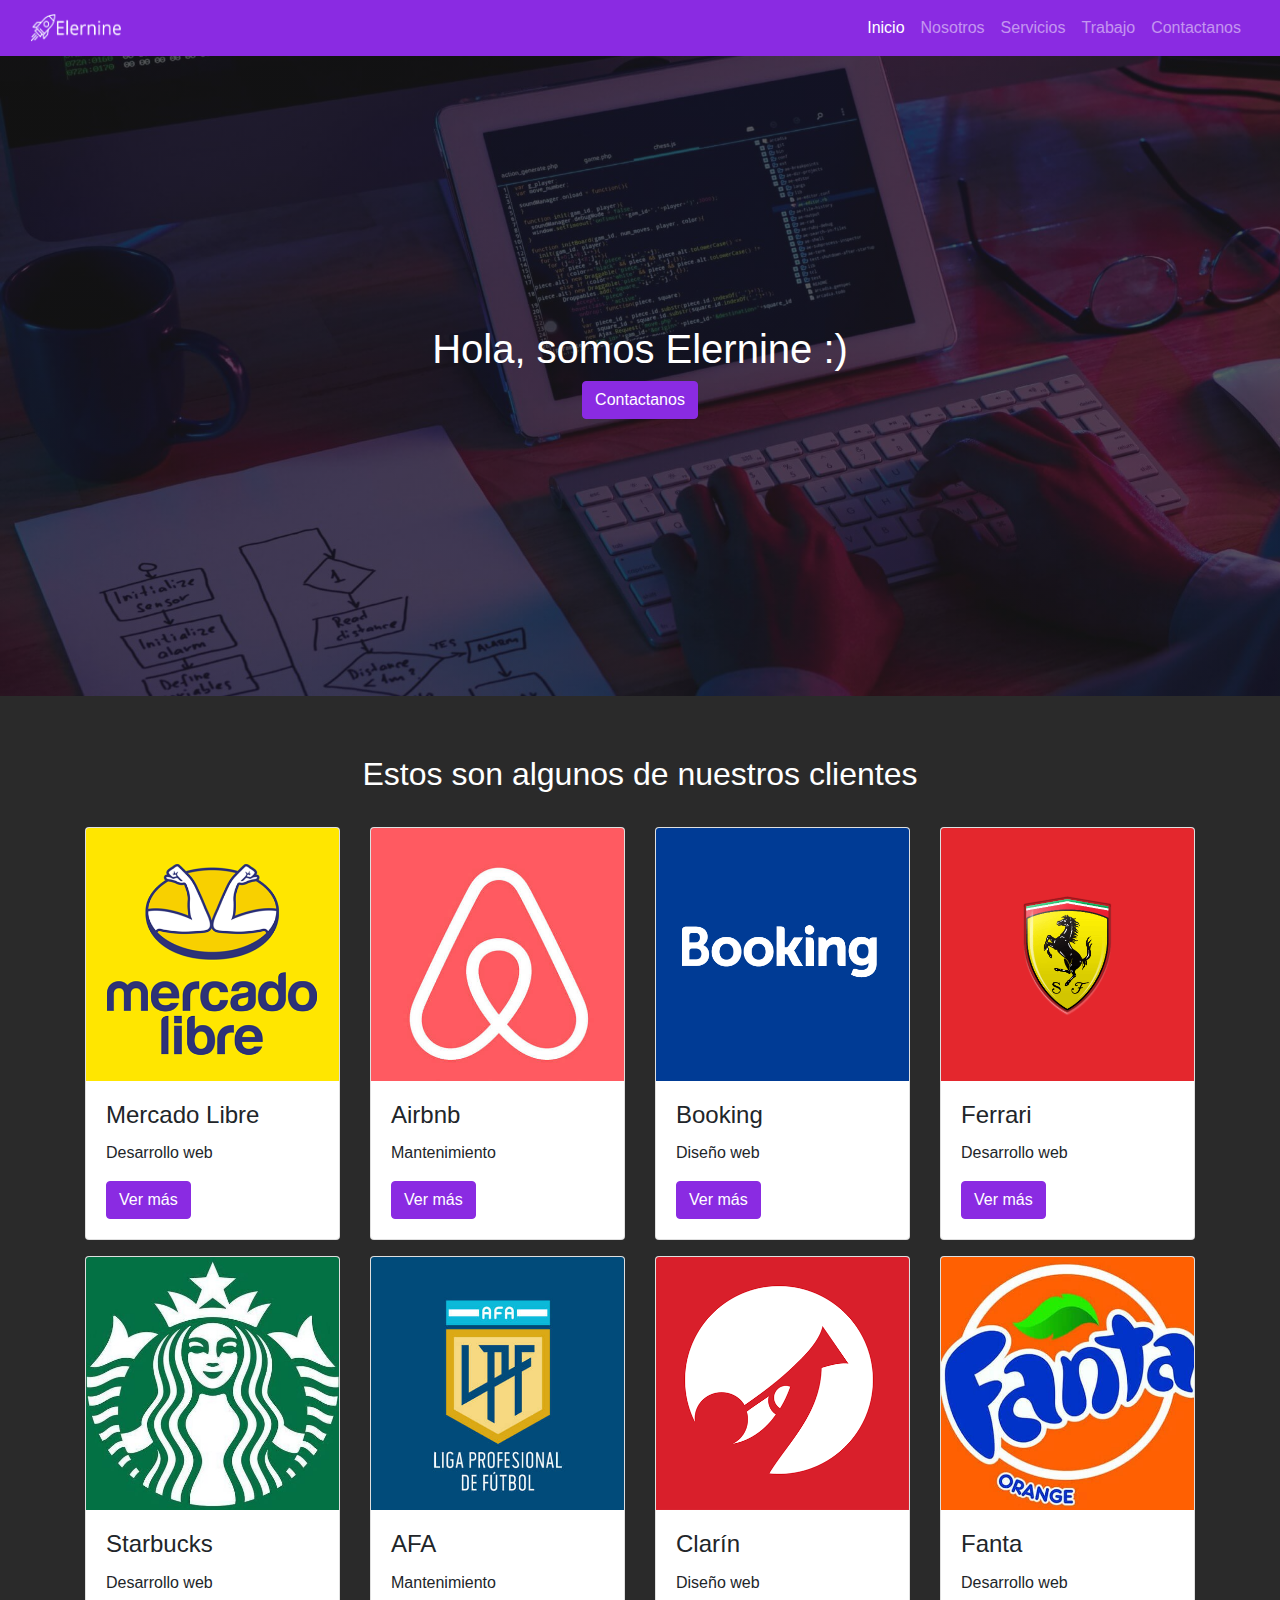
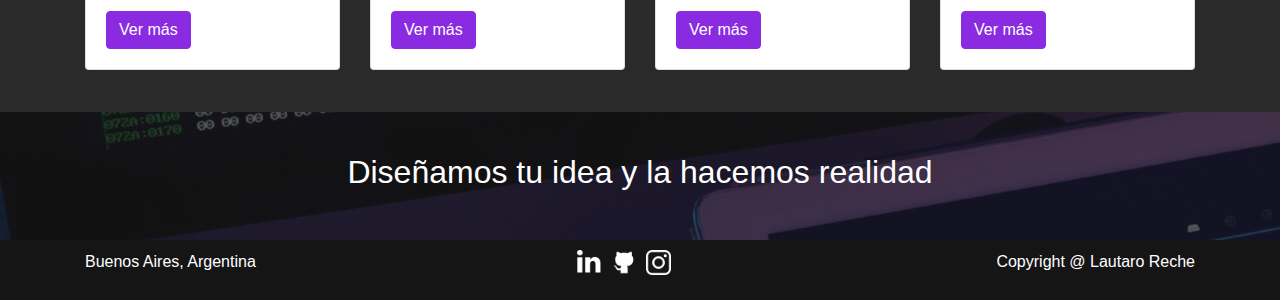
==== index.html @ ee93735c "Primer commit: Estructura de archivos inicial" ====
<head>
    <!--Linea para usar Bootstrap-->
    <link rel="stylesheet" href="https://stackpath.bootstrapcdn.com/bootstrap/4.3.1/css/bootstrap.min.css" integrity="sha384-ggOyR0iXCbMQv3Xipma34MD+dH/1fQ784/j6cY/iJTQUOhcWr7x9JvoRxT2MZw1T" crossorigin="anonymous">
    <meta charset="UTF-8">
    <meta http-equiv="X-UA-Compatible" content="IE=edge">
    <meta name="viewport" content="width=device-width, initial-scale=1.0">
    <meta name="description" content="somos Elernine y nos dedicamos al desarrollo web">
    <meta name="keywords" content="Elernine, desarrollo web, mantenimiento, diseño web, desarrollo, mantenimiento, web, idea, realidad">
    <title>Somos Elernine</title>
    <link rel="icon" href="./imagenes/coheteIcono.png">
    <link rel="stylesheet" href="./css/main.css">
</head>
<body> 
    <header> <!--Header-->
        <nav class="navbar navbar-expand-lg navbar-dark">
            <div class="container-fluid">
                <a class="navbar-brand" href="index.html">
                    <img src="./imagenes/elernine.png" alt="Elernine" class="elernine">
                </a>
                <button class="navbar-toggler" type="button" data-bs-toggle="collapse" data-bs-target="#navbarNav" aria-controls="navbarNav" aria-expanded="false" aria-label="Toggle navigation">
                    <span class="navbar-toggler-icon"></span>
                </button>
                <div class="collapse navbar-collapse justify-content-end" id="navbarNav">
                    <ul class="navbar-nav align-items-center">
                        <li class="nav-item">
                            <a class="nav-link active" aria-current="page" href="index.html">Inicio</a>
                        </li>
                        <li class="nav-item">
                            <a class="nav-link" href="nosotros.html">Nosotros</a>
                        </li>
                        <li class="nav-item">
                            <a class="nav-link" href="servicios.html">Servicios</a>
                        </li>
                        <li class="nav-item">
                            <a class="nav-link" href="trabajo.html">Trabajo</a>
                        </li>
                        <li class="nav-item">
                            <a class="nav-link" href="contactanos.html">Contactanos</a>
                        </li>
                    </ul>
                </div>
            </div>
        </nav>
    </header>
    <section> <!--Section-->
        <div class="primeraSeccion">
            <div class="container">
                <div class="row">
                    <div class="col-12">
                        <h1 class="tituloPrimeraSeccion">Hola, somos Elernine :)<h1>
                        <a href="contactanos.html" class="btn btn-primary botonVioleta">Contactanos</a>
                    </div>
                </div>
            </div>
        </div>
        <div class="segundaSeccion">
            <div class="container mb-3">
                <h2 class="tituloSegundaSeccion">Estos son algunos de nuestros clientes</h2>
            </div>
            <div class="container">
                <div class="row">
                    <div class="col-lg-3 col-md-6 col-sm-12">
                        <div class="card mb-3">
                            <img src="./imagenes/mercadoLibre.png" class="card-img-top imagenProyecto" alt="...">
                            <div class="card-body">
                                <h4 class="card-title">Mercado Libre</h4>
                                <p class="card-text">Desarrollo web</p>
                                <a href="servicios.html" class="btn btn-primary botonVioleta">Ver más</a>
                            </div>
                        </div>
                    </div>
                    <div class="col-lg-3 col-md-6 col-sm-12">
                        <div class="card mb-3">
                            <img src="./imagenes/airbnb.jpeg" class="card-img-top" alt="Proyecto 2">
                            <div class="card-body">
                                <h4 class="card-title">Airbnb</h4>
                                <p class="card-text">Mantenimiento</p>
                                <a href="servicios.html" class="btn btn-primary botonVioleta">Ver más</a>
                            </div>
                        </div>
                    </div>
                    <div class="col-lg-3 col-md-6 col-sm-12">
                        <div class="card mb-3">
                            <img src="./imagenes/booking.png" class="card-img-top" alt="Proyecto 3">
                            <div class="card-body">
                                <h4 class="card-title">Booking</h4>
                                <p class="card-text">Diseño web</p>
                                <a href="servicios.html" class="btn btn-primary botonVioleta">Ver más</a>
                            </div>
                        </div>
                    </div>
                    <div class="col-lg-3 col-md-6 col-sm-12">
                        <div class="card mb-3">
                            <img src="./imagenes/ferrari.png" class="card-img-top" alt="Proyecto 4">
                            <div class="card-body">
                                <h4 class="card-title">Ferrari</h4>
                                <p class="card-text">Desarrollo web</p>
                                <a href="servicios.html" class="btn btn-primary botonVioleta">Ver más</a>
                            </div>
                        </div>
                    </div>
                    <div class="col-lg-3 col-md-6 col-sm-12">
                        <div class="card mb-3">
                            <img src="./imagenes/starbucks.jpeg" class="card-img-top imagenProyecto" alt="...">
                            <div class="card-body">
                                <h4 class="card-title">Starbucks</h4>
                                <p class="card-text">Desarrollo web</p>
                                <a href="servicios.html" class="btn btn-primary botonVioleta">Ver más</a>
                            </div>
                        </div>
                    </div>
                    <div class="col-lg-3 col-md-6 col-sm-12">
                        <div class="card mb-3">
                            <img src="./imagenes/lpf.jpeg" class="card-img-top" alt="Proyecto 3">
                            <div class="card-body">
                                <h4 class="card-title">AFA</h4>
                                <p class="card-text">Mantenimiento</p>
                                <a href="servicios.html" class="btn btn-primary botonVioleta">Ver más</a>
                            </div>
                        </div>
                    </div>
                    <div class="col-lg-3 col-md-6 col-sm-12">
                        <div class="card mb-3">
                            <img src="./imagenes/clarin.png" class="card-img-top" alt="Proyecto 2">
                            <div class="card-body">
                                <h4 class="card-title">Clarín</h4>
                                <p class="card-text">Diseño web</p>
                                <a href="servicios.html" class="btn btn-primary botonVioleta">Ver más</a>
                            </div>
                        </div>
                    </div>
                    <div class="col-lg-3 col-md-6 col-sm-12">
                        <div class="card mb-3">
                            <img src="./imagenes/fanta.jpeg" class="card-img-top" alt="Proyecto 4">
                            <div class="card-body">
                                <h4 class="card-title">Fanta</h4>
                                <p class="card-text">Desarrollo web</p>
                                <a href="servicios.html" class="btn btn-primary botonVioleta">Ver más</a>
                            </div>
                        </div>
                    </div>
                </div>
            </div>
        </div>
        <div class="terceraSeccion">
            <div class="container">
                <div class="row">
                    <div class="col-12">
                        <h2 class="tituloTerceraSeccion">Diseñamos tu idea y la hacemos realidad </h2>
                    </div>
                </div>
            </div>
        </div>
    </section>
    <footer>
		<!--Footer-->
		<div class="container">
			<div class="elementosDelFooter">
				<div class="ubicacion">
					<p>Buenos Aires, Argentina</p>
				</div>
				<div>
					<a href="https://www.linkedin.com/in/lautaroreche/">
						<img src="./imagenes/linkedin.png" alt="LinkedIn" class="redes">
					</a>
					<a href="https://github.com/lautaroreche">
						<img src="./imagenes/github.png" alt="GitHub" class="redes">
					</a>
					<a href="https://www.instagram.com/lautaroreche/">
						<img src="./imagenes/instagram.png" alt="Instagram" class="redes">
					</a>
				</div>
				<div>
					<p>Copyright @ Lautaro Reche</p>
				</div>
			</div>
		</div>
	</footer>
    <!--Linea para usar Bootstrap-->
    <script src="https://cdn.jsdelivr.net/npm/bootstrap@5.1.3/dist/js/bootstrap.bundle.min.js" integrity="sha384-ka7Sk0Gln4gmtz2MlQnikT1wXgYsOg+OMhuP+IlRH9sENBO0LRn5q+8nbTov4+1p" crossorigin="anonymous"></script>
    <script src="https://code.jquery.com/jquery-3.3.1.slim.min.js" integrity="sha384-q8i/X+965DzO0rT7abK41JStQIAqVgRVzpbzo5smXKp4YfRvH+8abtTE1Pi6jizo" crossorigin="anonymous"></script>
    <script src="https://cdnjs.cloudflare.com/ajax/libs/popper.js/1.14.7/umd/popper.min.js" integrity="sha384-UO2eT0CpHqdSJQ6hJty5KVphtPhzWj9WO1clHTMGa3JDZwrnQq4sF86dIHNDz0W1" crossorigin="anonymous"></script>
    <script src="https://stackpath.bootstrapcdn.com/bootstrap/4.3.1/js/bootstrap.min.js" integrity="sha384-JjSmVgyd0p3pXB1rRibZUAYoIIy6OrQ6VrjIEaFf/nJGzIxFDsf4x0xIM+B07jRM" crossorigin="anonymous"></script>
</body>    
</html>
---- css/main.css ----
@charset "UTF-8";
* {
  padding: 0;
  margin: 0;
  -webkit-box-sizing: border-box;
          box-sizing: border-box;
  font-family: Helvetica;
}

* .botonVioleta, * .segundaSeccion .botonFormulario, .segundaSeccion * .botonFormulario {
  background: blueviolet;
  border-color: blueviolet;
}

* .botonVioleta:hover, * .segundaSeccion .botonFormulario:hover, .segundaSeccion * .botonFormulario:hover {
  background: #8a5ae2;
  border-color: #8a5ae2;
  -webkit-transition: 0.5s;
  transition: 0.5s;
}

/*Header*/
.navbar {
  background-color: blueviolet;
}

.navbar .elernine {
  width: 90px;
  height: 30px;
}

.navbar .elernine:hover {
  -webkit-transform: scale(1.03);
          transform: scale(1.03);
  -webkit-transition: 0.2s;
  transition: 0.2s;
}

/*Primera Sección*/
.primeraSeccion {
  background-image: -webkit-gradient(linear, left top, left bottom, from(rgba(25, 25, 25, 0.7)), to(rgba(25, 25, 25, 0.7))), url(../imagenes/fondo.jpeg);
  background-image: linear-gradient(to bottom, rgba(25, 25, 25, 0.7), rgba(25, 25, 25, 0.7)), url(../imagenes/fondo.jpeg);
  background-size: cover;
  height: 40em;
  display: -webkit-box;
  display: -ms-flexbox;
  display: flex;
  -webkit-box-align: center;
      -ms-flex-align: center;
          align-items: center;
  text-align: center;
}

.primeraSeccion .tituloPrimeraSeccion {
  color: white;
}

/*Segunda sección*/
.segundaSeccion {
  background-color: #2a2a2a;
  padding: 2%;
}

.segundaSeccion .tituloSegundaSeccion {
  color: white;
  text-align: center;
  margin-top: 3%;
  margin-bottom: 3%;
}

.segundaSeccion .card:hover {
  -webkit-transform: scale(1.02);
          transform: scale(1.02);
  -webkit-transition: 0.5s;
  transition: 0.5s;
}

.segundaSeccion .imagenStaff {
  width: 100%;
  border-radius: 5px;
}

.segundaSeccion .imagenStaff:hover {
  -webkit-transform: scale(1.02);
          transform: scale(1.02);
  -webkit-transition: 0.5s;
  transition: 0.5s;
}

.segundaSeccion .nombreStaff {
  margin-top: 10px;
  margin-bottom: 0px;
}

.segundaSeccion .nombreStaff, .segundaSeccion .posicionStaff {
  color: white;
  text-decoration: none;
}

.segundaSeccion .hipervinculoRedes {
  text-decoration: none;
}

.segundaSeccion .imagenServicio {
  width: 100%;
  border-radius: 5px;
}

.segundaSeccion .tituloServicio, .segundaSeccion .parrafoServicio {
  color: white;
}

.segundaSeccion .contenedorServicio {
  display: inline-block;
  -ms-flex-item-align: center;
      -ms-grid-row-align: center;
      align-self: center;
}

.segundaSeccion .posicion, .segundaSeccion .paisPosicion, .segundaSeccion .modalidadPosicion, .segundaSeccion .tituloPosicion, .segundaSeccion .tituloModalidadPosicion, .segundaSeccion .tituloPaisPosicion {
  color: white;
}

.segundaSeccion .posicion:hover, .segundaSeccion .paisPosicion:hover, .segundaSeccion .modalidadPosicion:hover {
  -webkit-transform: scale(1.01);
          transform: scale(1.01);
  -webkit-transition: 0.5s;
  transition: 0.5s;
}

.segundaSeccion .tituloPosicion, .segundaSeccion .tituloModalidadPosicion, .segundaSeccion .tituloPaisPosicion {
  border-bottom: 2px solid white;
}

.segundaSeccion .input-group-text {
  min-width: 90px;
  background: #646464;
  border-color: #646464;
  color: white;
}

.segundaSeccion .botonFormulario {
  width: 100%;
}

.terceraSeccion {
  background-image: -webkit-gradient(linear, left top, left bottom, from(rgba(25, 25, 25, 0.7)), to(rgba(25, 25, 25, 0.7))), url(../imagenes/fondo.jpeg);
  background-image: linear-gradient(to bottom, rgba(25, 25, 25, 0.7), rgba(25, 25, 25, 0.7)), url(../imagenes/fondo.jpeg);
  background-position: fixed;
  height: 8em;
  display: -webkit-box;
  display: -ms-flexbox;
  display: flex;
  -webkit-box-align: center;
      -ms-flex-align: center;
          align-items: center;
  text-align: center;
}

.terceraSeccion .tituloTerceraSeccion {
  color: white;
}

/*Footer*/
footer {
  background: #151515;
  color: white;
  padding: 10px;
}

footer .elementosDelFooter {
  display: -webkit-box;
  display: -ms-flexbox;
  display: flex;
  -webkit-box-pack: justify;
      -ms-flex-pack: justify;
          justify-content: space-between;
}

footer .elementosDelFooter .redes {
  height: 25px;
  padding-right: 5px;
}

footer .elementosDelFooter .redes:hover {
  -webkit-transform: scale(1.08);
          transform: scale(1.08);
  -webkit-transition: 0.5s;
  transition: 0.5s;
}

footer .elementosDelFooter a {
  text-decoration: none;
}

/*Media query menores a 767px*/
@media screen and (max-width: 767px) {
  #botonServicioEspecial {
    display: none;
  }
  #badgeEspecial {
    display: none;
  }
  .tituloServicio {
    border-bottom: 3px solid blueviolet;
  }
}

/*Media query menores a 576px*/
@media screen and (max-width: 576px) {
  .ubicacion, .modalidadPosicion, .paisPosicion, .tituloModalidadPosicion, .tituloPaisPosicion, .imagenServicio {
    display: none;
  }
}

/*Media query menores a 350px*/
@media screen and (max-width: 350px) {
  .redes {
    display: none;
  }
}
/*# sourceMappingURL=main.css.map */
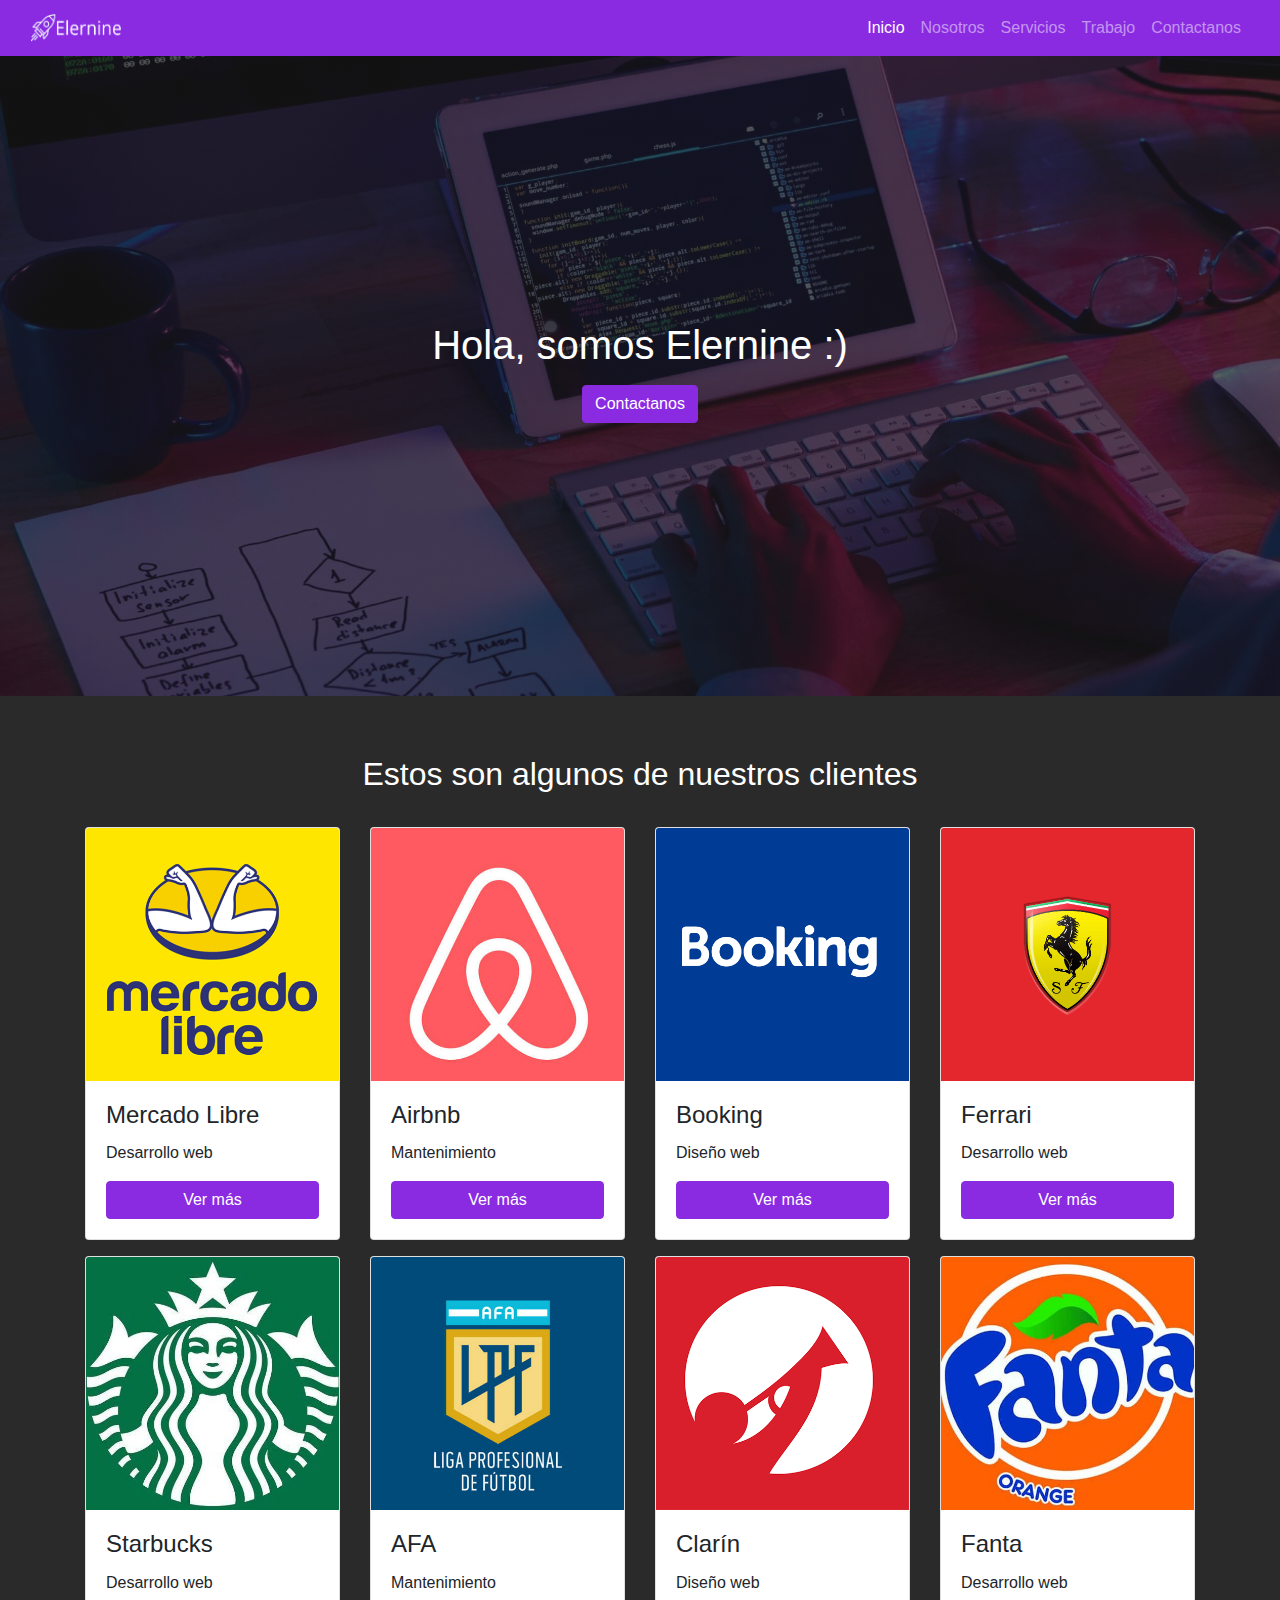
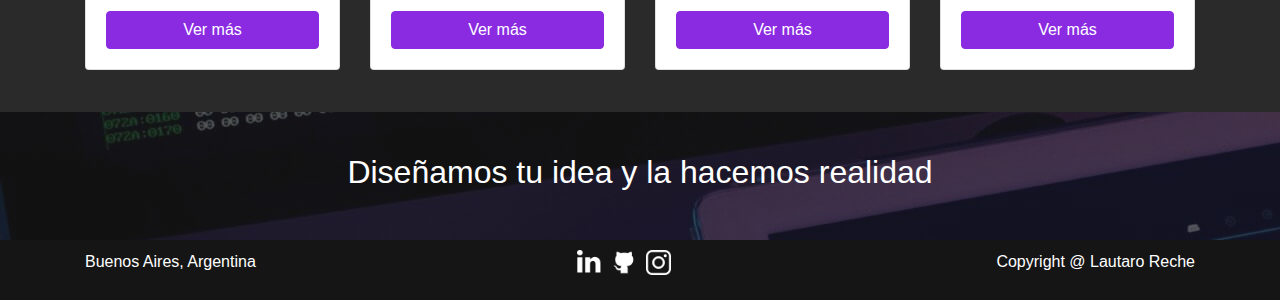
==== commit fe94e6fe: "Se corrige error en selector universal, se mejoran todos los botones y su responsive" ====
--- a/index.html
+++ b/index.html
@@ -61,7 +61,7 @@
                 <div class="row">
                     <div class="col-lg-3 col-md-6 col-sm-12">
                         <div class="card mb-3">
-                            <img src="./imagenes/mercadoLibre.png" class="card-img-top imagenProyecto" alt="...">
+                            <img src="./imagenes/mercadoLibre.png" class="card-img-top imagenProyecto" alt="Mercado Libre">
                             <div class="card-body">
                                 <h4 class="card-title">Mercado Libre</h4>
                                 <p class="card-text">Desarrollo web</p>
@@ -71,7 +71,7 @@
                     </div>
                     <div class="col-lg-3 col-md-6 col-sm-12">
                         <div class="card mb-3">
-                            <img src="./imagenes/airbnb.jpeg" class="card-img-top" alt="Proyecto 2">
+                            <img src="./imagenes/airbnb.jpeg" class="card-img-top" alt="Airbnb">
                             <div class="card-body">
                                 <h4 class="card-title">Airbnb</h4>
                                 <p class="card-text">Mantenimiento</p>
@@ -81,7 +81,7 @@
                     </div>
                     <div class="col-lg-3 col-md-6 col-sm-12">
                         <div class="card mb-3">
-                            <img src="./imagenes/booking.png" class="card-img-top" alt="Proyecto 3">
+                            <img src="./imagenes/booking.png" class="card-img-top" alt="Booking">
                             <div class="card-body">
                                 <h4 class="card-title">Booking</h4>
                                 <p class="card-text">Diseño web</p>
@@ -91,7 +91,7 @@
                     </div>
                     <div class="col-lg-3 col-md-6 col-sm-12">
                         <div class="card mb-3">
-                            <img src="./imagenes/ferrari.png" class="card-img-top" alt="Proyecto 4">
+                            <img src="./imagenes/ferrari.png" class="card-img-top" alt="Ferrari">
                             <div class="card-body">
                                 <h4 class="card-title">Ferrari</h4>
                                 <p class="card-text">Desarrollo web</p>
@@ -101,7 +101,7 @@
                     </div>
                     <div class="col-lg-3 col-md-6 col-sm-12">
                         <div class="card mb-3">
-                            <img src="./imagenes/starbucks.jpeg" class="card-img-top imagenProyecto" alt="...">
+                            <img src="./imagenes/starbucks.jpeg" class="card-img-top imagenProyecto" alt="Starbucks">
                             <div class="card-body">
                                 <h4 class="card-title">Starbucks</h4>
                                 <p class="card-text">Desarrollo web</p>
@@ -111,7 +111,7 @@
                     </div>
                     <div class="col-lg-3 col-md-6 col-sm-12">
                         <div class="card mb-3">
-                            <img src="./imagenes/lpf.jpeg" class="card-img-top" alt="Proyecto 3">
+                            <img src="./imagenes/lpf.jpeg" class="card-img-top" alt="AFA">
                             <div class="card-body">
                                 <h4 class="card-title">AFA</h4>
                                 <p class="card-text">Mantenimiento</p>
@@ -121,7 +121,7 @@
                     </div>
                     <div class="col-lg-3 col-md-6 col-sm-12">
                         <div class="card mb-3">
-                            <img src="./imagenes/clarin.png" class="card-img-top" alt="Proyecto 2">
+                            <img src="./imagenes/clarin.png" class="card-img-top" alt="Clarín">
                             <div class="card-body">
                                 <h4 class="card-title">Clarín</h4>
                                 <p class="card-text">Diseño web</p>
@@ -131,7 +131,7 @@
                     </div>
                     <div class="col-lg-3 col-md-6 col-sm-12">
                         <div class="card mb-3">
-                            <img src="./imagenes/fanta.jpeg" class="card-img-top" alt="Proyecto 4">
+                            <img src="./imagenes/fanta.jpeg" class="card-img-top" alt="Fanta">
                             <div class="card-body">
                                 <h4 class="card-title">Fanta</h4>
                                 <p class="card-text">Desarrollo web</p>
@@ -160,13 +160,13 @@
 					<p>Buenos Aires, Argentina</p>
 				</div>
 				<div>
-					<a href="https://www.linkedin.com/in/lautaroreche/">
+					<a href="https://www.linkedin.com/in/lautaroreche/" target="_blank">
 						<img src="./imagenes/linkedin.png" alt="LinkedIn" class="redes">
 					</a>
-					<a href="https://github.com/lautaroreche">
+					<a href="https://github.com/lautaroreche" target="_blank">
 						<img src="./imagenes/github.png" alt="GitHub" class="redes">
 					</a>
-					<a href="https://www.instagram.com/lautaroreche/">
+					<a href="https://www.instagram.com/lautaroreche/" target="_blank">
 						<img src="./imagenes/instagram.png" alt="Instagram" class="redes">
 					</a>
 				</div>
--- a/css/main.css
+++ b/css/main.css
@@ -5,18 +5,6 @@
   -webkit-box-sizing: border-box;
           box-sizing: border-box;
   font-family: Helvetica;
-}
-
-* .botonVioleta, * .segundaSeccion .botonFormulario, .segundaSeccion * .botonFormulario {
-  background: blueviolet;
-  border-color: blueviolet;
-}
-
-* .botonVioleta:hover, * .segundaSeccion .botonFormulario:hover, .segundaSeccion * .botonFormulario:hover {
-  background: #8a5ae2;
-  border-color: #8a5ae2;
-  -webkit-transition: 0.5s;
-  transition: 0.5s;
 }
 
 /*Header*/
@@ -53,6 +41,19 @@
 
 .primeraSeccion .tituloPrimeraSeccion {
   color: white;
+  margin-bottom: 1rem;
+}
+
+.primeraSeccion .botonVioleta {
+  background: blueviolet;
+  border-color: blueviolet;
+}
+
+.primeraSeccion .botonVioleta:hover {
+  background: #8a5ae2;
+  border-color: #8a5ae2;
+  -webkit-transition: 0.5s;
+  transition: 0.5s;
 }
 
 /*Segunda sección*/
@@ -139,8 +140,17 @@
   color: white;
 }
 
-.segundaSeccion .botonFormulario {
+.segundaSeccion .botonVioleta, .segundaSeccion .botonServicio, .segundaSeccion .botonFormulario {
   width: 100%;
+  background: blueviolet;
+  border-color: blueviolet;
+}
+
+.segundaSeccion .botonVioleta:hover, .segundaSeccion .botonServicio:hover, .segundaSeccion .botonFormulario:hover {
+  background: #8a5ae2;
+  border-color: #8a5ae2;
+  -webkit-transition: 0.5s;
+  transition: 0.5s;
 }
 
 .terceraSeccion {
@@ -161,6 +171,10 @@
   color: white;
 }
 
+.terceraSeccion .botonFormulario {
+  max-width: 50%;
+}
+
 /*Footer*/
 footer {
   background: #151515;
@@ -195,7 +209,7 @@
 
 /*Media query menores a 767px*/
 @media screen and (max-width: 767px) {
-  #botonServicioEspecial {
+  .botonServicio {
     display: none;
   }
   #badgeEspecial {
@@ -211,6 +225,9 @@
   .ubicacion, .modalidadPosicion, .paisPosicion, .tituloModalidadPosicion, .tituloPaisPosicion, .imagenServicio {
     display: none;
   }
+  .botonServicio {
+    display: block;
+  }
 }
 
 /*Media query menores a 350px*/
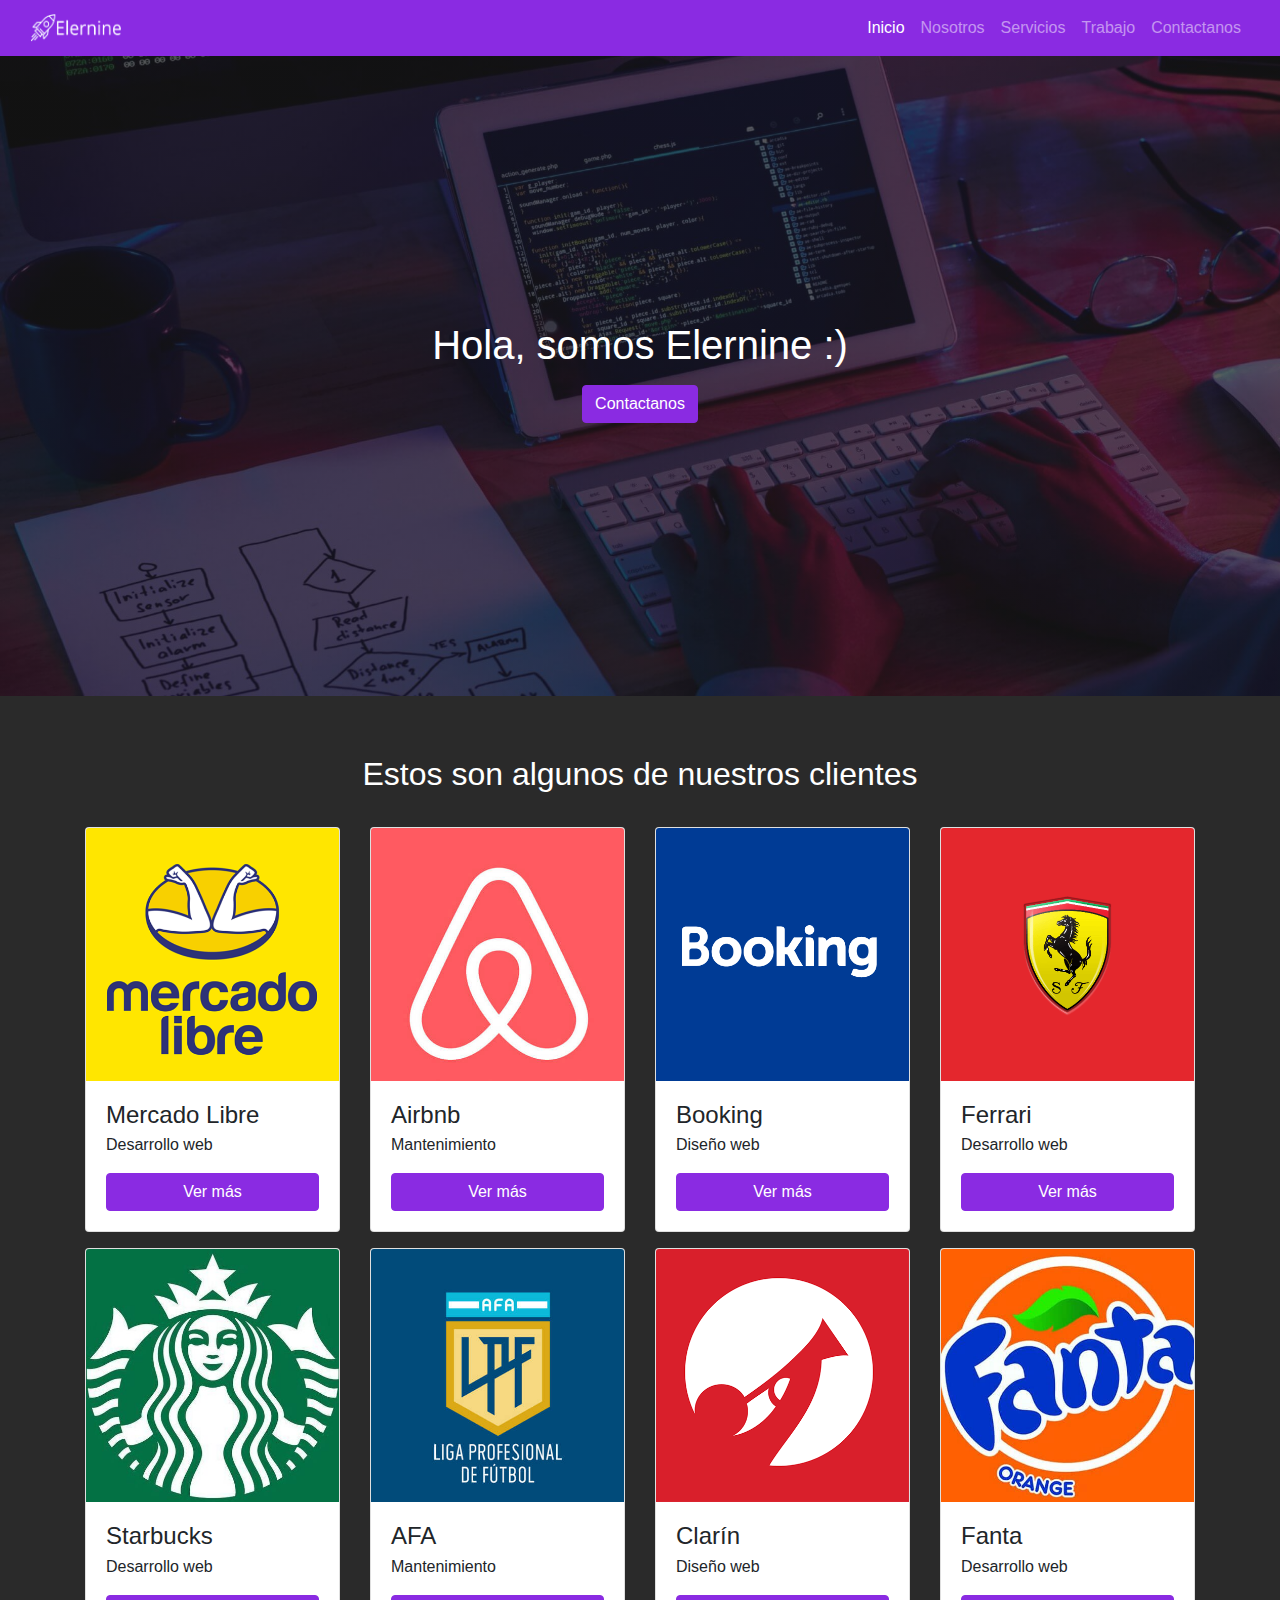
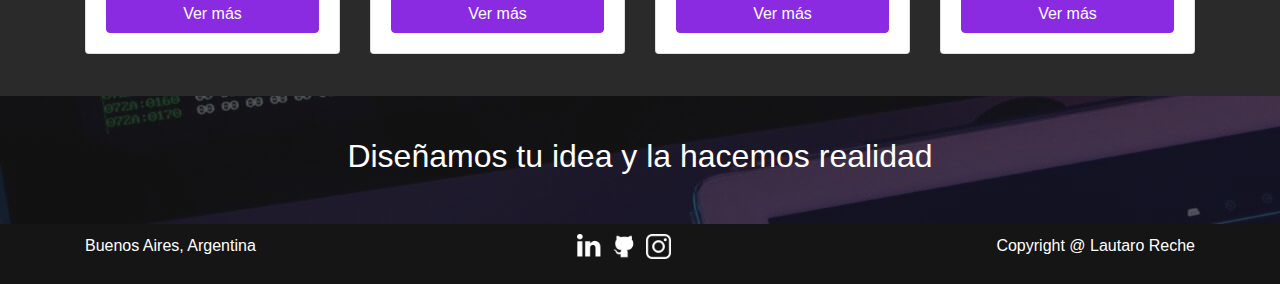
==== commit 929fd3ea: "Se reduce margin bottom de los titulos de los proyectos para mejorar estetica de la card" ====
--- a/index.html
+++ b/index.html
@@ -63,7 +63,7 @@
                         <div class="card mb-3">
                             <img src="./imagenes/mercadoLibre.png" class="card-img-top imagenProyecto" alt="Mercado Libre">
                             <div class="card-body">
-                                <h4 class="card-title">Mercado Libre</h4>
+                                <h4 class="card-title mb-1">Mercado Libre</h4>
                                 <p class="card-text">Desarrollo web</p>
                                 <a href="servicios.html" class="btn btn-primary botonVioleta">Ver más</a>
                             </div>
@@ -73,7 +73,7 @@
                         <div class="card mb-3">
                             <img src="./imagenes/airbnb.jpeg" class="card-img-top" alt="Airbnb">
                             <div class="card-body">
-                                <h4 class="card-title">Airbnb</h4>
+                                <h4 class="card-title mb-1">Airbnb</h4>
                                 <p class="card-text">Mantenimiento</p>
                                 <a href="servicios.html" class="btn btn-primary botonVioleta">Ver más</a>
                             </div>
@@ -83,7 +83,7 @@
                         <div class="card mb-3">
                             <img src="./imagenes/booking.png" class="card-img-top" alt="Booking">
                             <div class="card-body">
-                                <h4 class="card-title">Booking</h4>
+                                <h4 class="card-title mb-1">Booking</h4>
                                 <p class="card-text">Diseño web</p>
                                 <a href="servicios.html" class="btn btn-primary botonVioleta">Ver más</a>
                             </div>
@@ -93,7 +93,7 @@
                         <div class="card mb-3">
                             <img src="./imagenes/ferrari.png" class="card-img-top" alt="Ferrari">
                             <div class="card-body">
-                                <h4 class="card-title">Ferrari</h4>
+                                <h4 class="card-title mb-1">Ferrari</h4>
                                 <p class="card-text">Desarrollo web</p>
                                 <a href="servicios.html" class="btn btn-primary botonVioleta">Ver más</a>
                             </div>
@@ -103,7 +103,7 @@
                         <div class="card mb-3">
                             <img src="./imagenes/starbucks.jpeg" class="card-img-top imagenProyecto" alt="Starbucks">
                             <div class="card-body">
-                                <h4 class="card-title">Starbucks</h4>
+                                <h4 class="card-title mb-1">Starbucks</h4>
                                 <p class="card-text">Desarrollo web</p>
                                 <a href="servicios.html" class="btn btn-primary botonVioleta">Ver más</a>
                             </div>
@@ -113,7 +113,7 @@
                         <div class="card mb-3">
                             <img src="./imagenes/lpf.jpeg" class="card-img-top" alt="AFA">
                             <div class="card-body">
-                                <h4 class="card-title">AFA</h4>
+                                <h4 class="card-title mb-1">AFA</h4>
                                 <p class="card-text">Mantenimiento</p>
                                 <a href="servicios.html" class="btn btn-primary botonVioleta">Ver más</a>
                             </div>
@@ -123,7 +123,7 @@
                         <div class="card mb-3">
                             <img src="./imagenes/clarin.png" class="card-img-top" alt="Clarín">
                             <div class="card-body">
-                                <h4 class="card-title">Clarín</h4>
+                                <h4 class="card-title mb-1">Clarín</h4>
                                 <p class="card-text">Diseño web</p>
                                 <a href="servicios.html" class="btn btn-primary botonVioleta">Ver más</a>
                             </div>
@@ -133,7 +133,7 @@
                         <div class="card mb-3">
                             <img src="./imagenes/fanta.jpeg" class="card-img-top" alt="Fanta">
                             <div class="card-body">
-                                <h4 class="card-title">Fanta</h4>
+                                <h4 class="card-title mb-1">Fanta</h4>
                                 <p class="card-text">Desarrollo web</p>
                                 <a href="servicios.html" class="btn btn-primary botonVioleta">Ver más</a>
                             </div>
--- a/css/main.css
+++ b/css/main.css
@@ -7,6 +7,7 @@
   font-family: Helvetica;
 }
 
+/*variables*/
 /*Header*/
 .navbar {
   background-color: blueviolet;
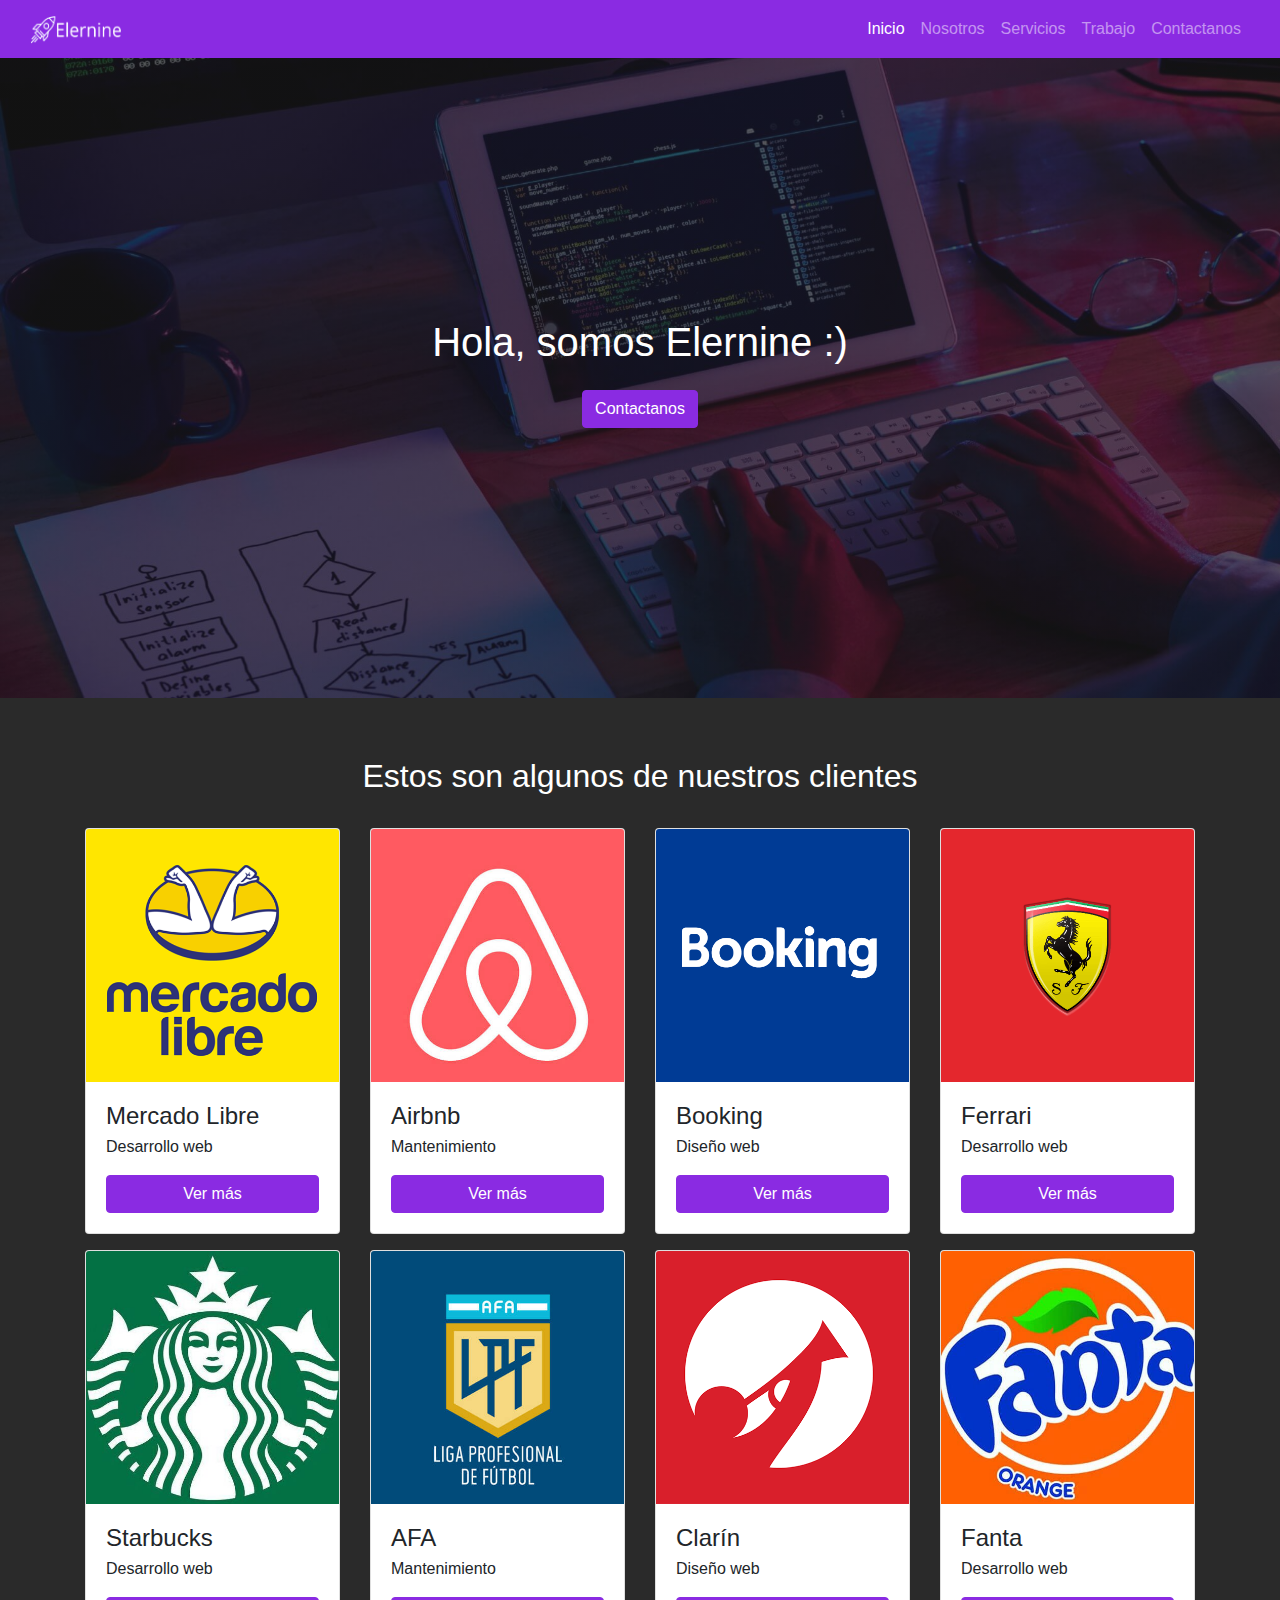
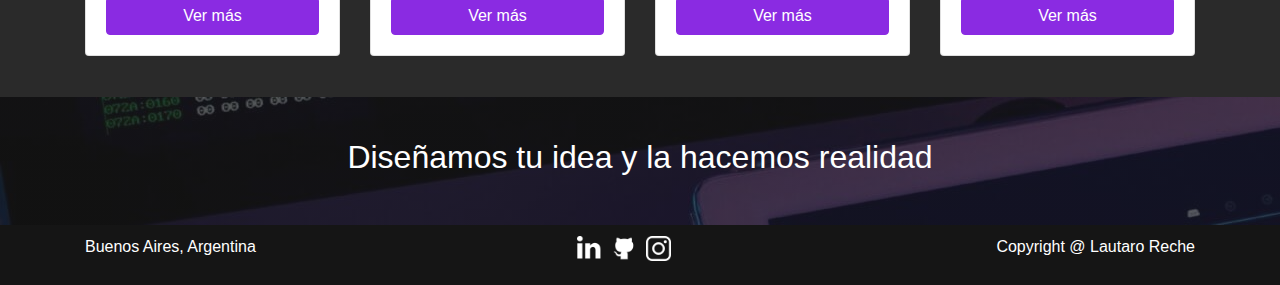
==== commit 3aa4a306: "Se quitan imagenes no correspondientes con el proyecto, se agrega etiqueta lang y doctype" ====
--- a/index.html
+++ b/index.html
@@ -1,8 +1,10 @@
+<!DOCTYPE html>
 <head>
     <!--Linea para usar Bootstrap-->
     <link rel="stylesheet" href="https://stackpath.bootstrapcdn.com/bootstrap/4.3.1/css/bootstrap.min.css" integrity="sha384-ggOyR0iXCbMQv3Xipma34MD+dH/1fQ784/j6cY/iJTQUOhcWr7x9JvoRxT2MZw1T" crossorigin="anonymous">
     <meta charset="UTF-8">
     <meta http-equiv="X-UA-Compatible" content="IE=edge">
+    <html lang="es">
     <meta name="viewport" content="width=device-width, initial-scale=1.0">
     <meta name="description" content="somos Elernine y nos dedicamos al desarrollo web">
     <meta name="keywords" content="Elernine, desarrollo web, mantenimiento, diseño web, desarrollo, mantenimiento, web, idea, realidad">
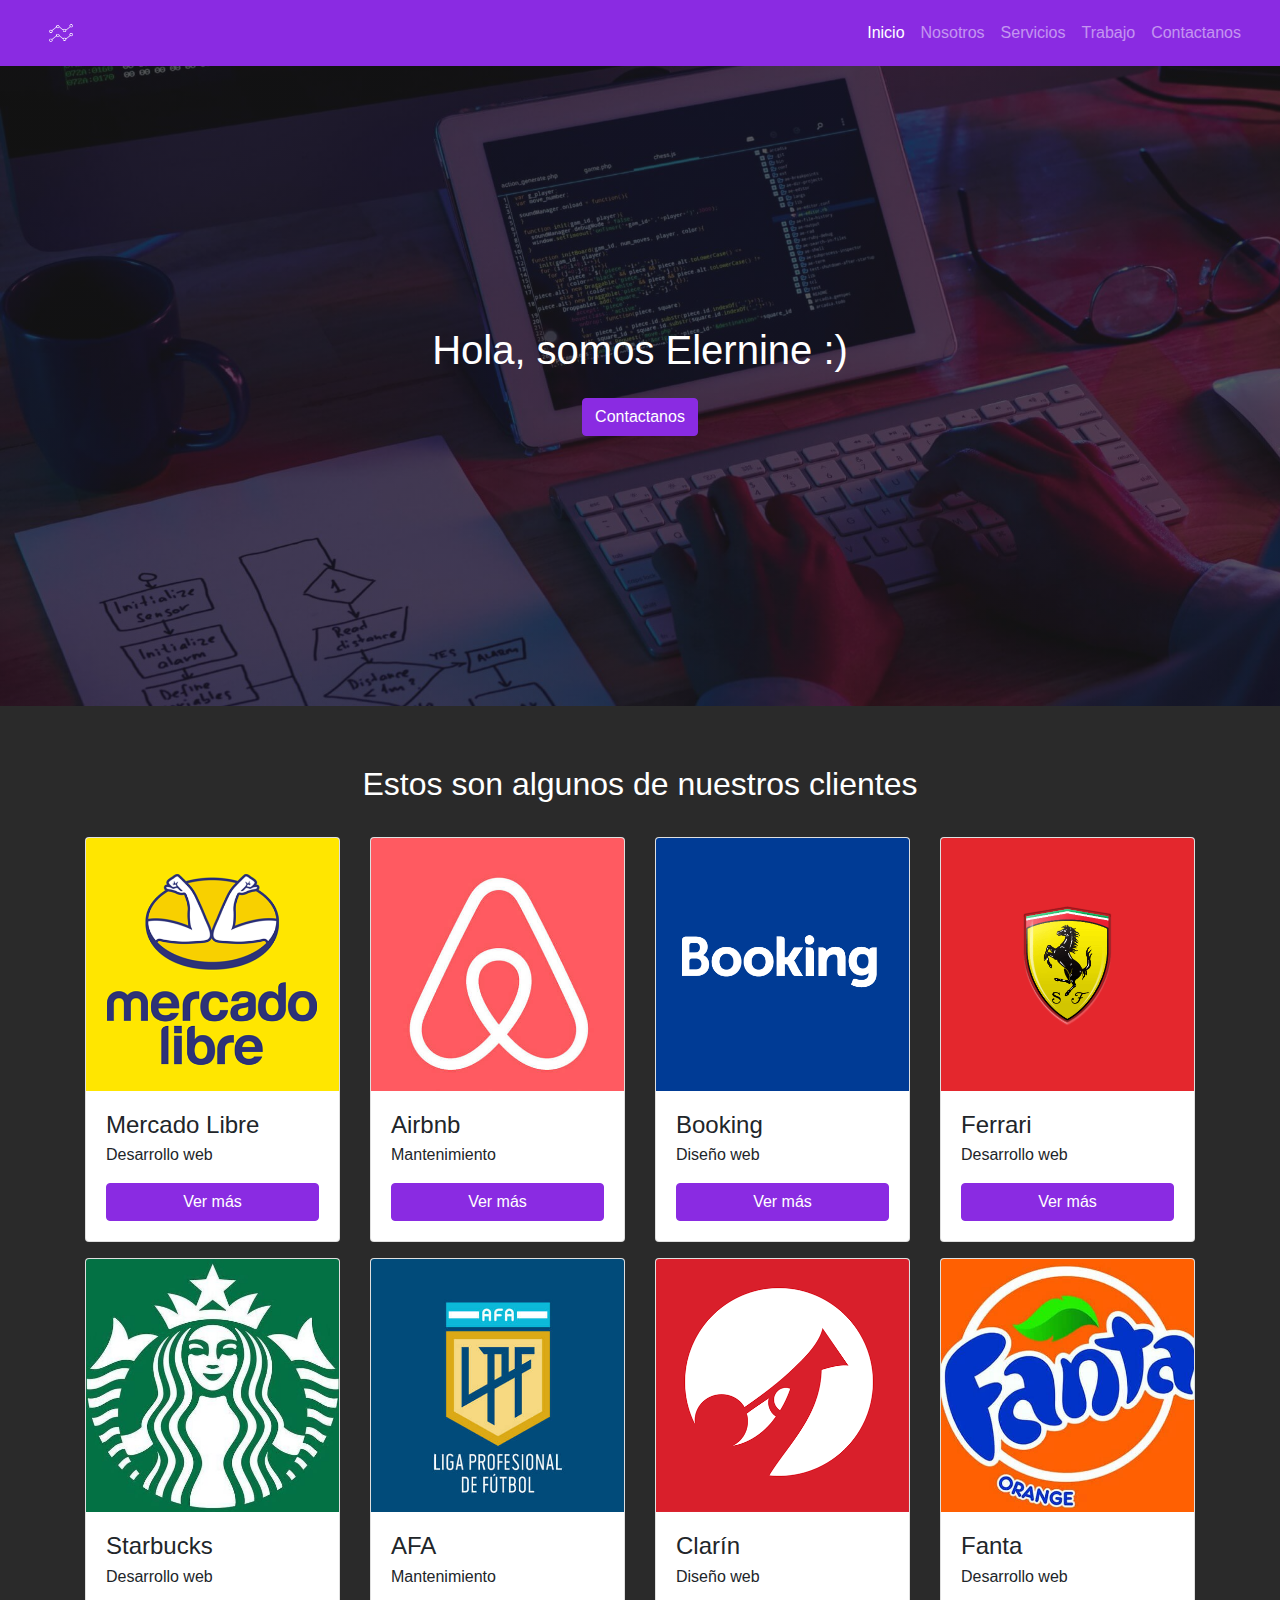
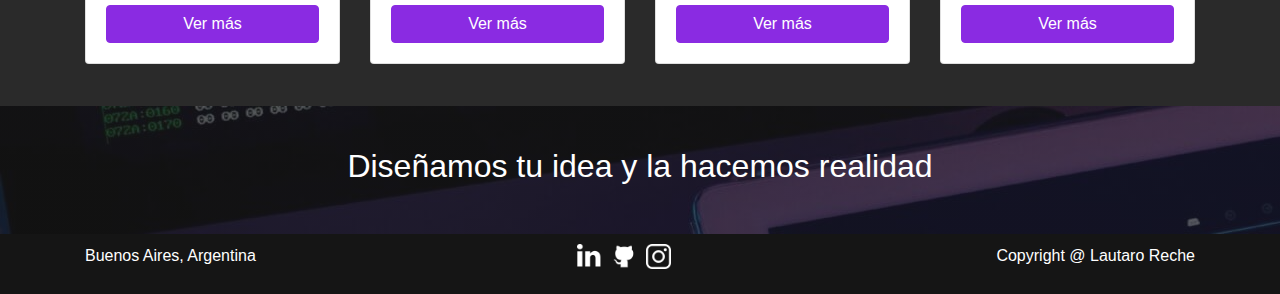
==== commit 2680a90a: "Se modifica logo y marca" ====
--- a/index.html
+++ b/index.html
@@ -9,7 +9,7 @@
     <meta name="description" content="somos Elernine y nos dedicamos al desarrollo web">
     <meta name="keywords" content="Elernine, desarrollo web, mantenimiento, diseño web, desarrollo, mantenimiento, web, idea, realidad">
     <title>Somos Elernine</title>
-    <link rel="icon" href="./imagenes/coheteIcono.png">
+    <link rel="icon" href="./imagenes/ElernineVioletaTransparente.png">
     <link rel="stylesheet" href="./css/main.css">
 </head>
 <body> 
@@ -17,7 +17,7 @@
         <nav class="navbar navbar-expand-lg navbar-dark">
             <div class="container-fluid">
                 <a class="navbar-brand" href="index.html">
-                    <img src="./imagenes/elernine.png" alt="Elernine" class="elernine">
+                    <img src="./imagenes/ElernineBlancoTransparente.png" alt="Elernine" class="elernine">
                 </a>
                 <button class="navbar-toggler" type="button" data-bs-toggle="collapse" data-bs-target="#navbarNav" aria-controls="navbarNav" aria-expanded="false" aria-label="Toggle navigation">
                     <span class="navbar-toggler-icon"></span>
--- a/css/main.css
+++ b/css/main.css
@@ -14,8 +14,8 @@
 }
 
 .navbar .elernine {
-  width: 90px;
-  height: 30px;
+  width: 60px;
+  height: 40px;
 }
 
 .navbar .elernine:hover {
